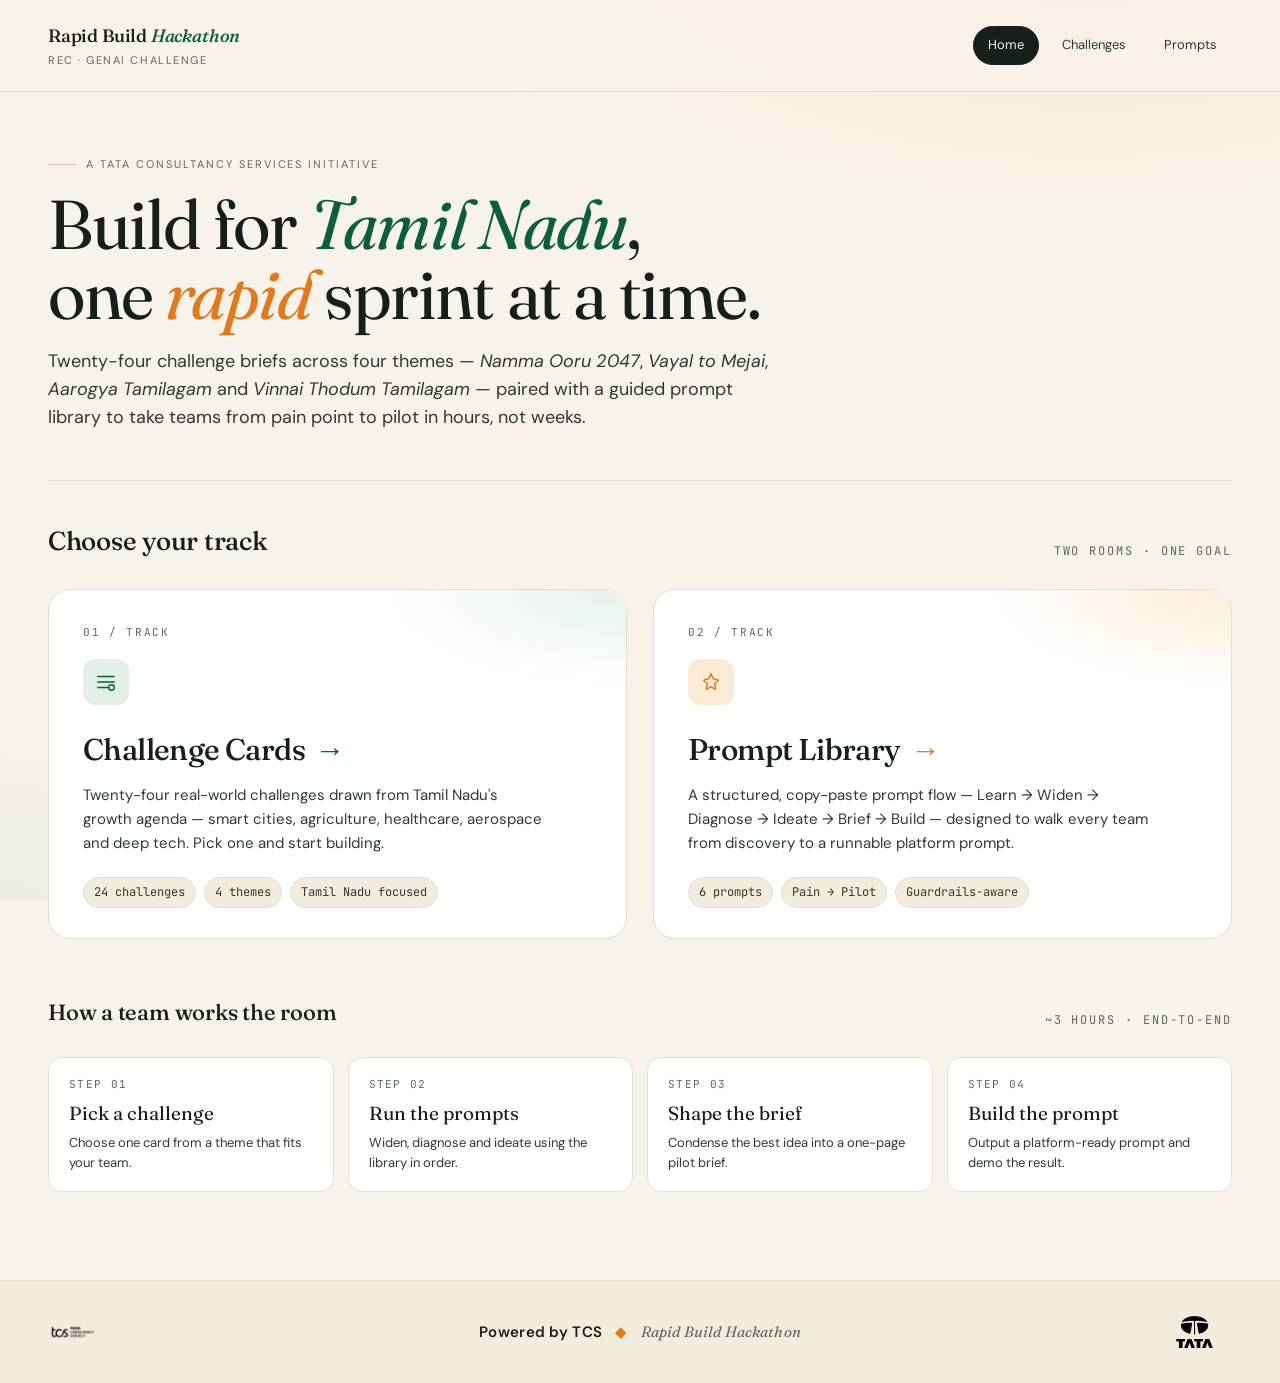
==== index.html @ cb7786ad "REC GenAI Hackathon site — challenges, prompts, and landing page Frontend-only site for the REC Rapi" ====
<!doctype html>
<html lang="en">
<head>
  <meta charset="utf-8" />
  <meta name="viewport" content="width=device-width, initial-scale=1" />
  <title>Rapid Build Hackathon · REC GenAI Challenge</title>
  <meta name="description" content="Rapid Build Hackathon — REC GenAI Challenge. Explore themed challenges and an AI prompt library for the pain-to-pilot journey." />
  <link rel="preconnect" href="https://fonts.googleapis.com">
  <link rel="preconnect" href="https://fonts.gstatic.com" crossorigin>
  <link rel="stylesheet" href="styles.css" />
</head>
<body>
  <header class="topbar">
    <a href="index.html" class="brand" aria-label="Rapid Build Hackathon home">

      <span>
        <div class="brand-title">Rapid Build <em>Hackathon</em></div>
        <div class="brand-tag">REC · GenAI Challenge</div>
      </span>
    </a>
    <nav class="nav-links" aria-label="Primary">
      <a class="nav-link is-active" href="index.html">Home</a>
      <a class="nav-link" href="challenges.html">Challenges</a>
      <a class="nav-link" href="prompts.html">Prompts</a>
    </nav>
  </header>

  <main>
    <section class="rise d1">
      <div class="page-kicker">A Tata Consultancy Services initiative</div>
      <h1 class="page-title">Build for <em>Tamil Nadu</em>, <br/>one <span class="sa">rapid</span> sprint at a time.</h1>
      <p class="page-lead">Twenty-four challenge briefs across four themes &mdash; <em>Namma&nbsp;Ooru&nbsp;2047</em>, <em>Vayal&nbsp;to&nbsp;Mejai</em>, <em>Aarogya&nbsp;Tamilagam</em> and <em>Vinnai&nbsp;Thodum&nbsp;Tamilagam</em> &mdash; paired with a guided prompt library to take teams from pain&nbsp;point to pilot in hours, not weeks.</p>
    </section>

    <div class="rule"></div>

    <section class="rise d2">
      <div class="track-intro">
        <h2>Choose your track</h2>
        <span class="meta">Two rooms · One goal</span>
      </div>

      <div class="tracks">
        <a class="track-card" href="challenges.html" data-accent="emerald">
          <div class="track-num">01 / TRACK</div>
          <div class="track-icon" aria-hidden="true">
            <svg viewBox="0 0 24 24" fill="none" stroke="currentColor" stroke-width="1.6" stroke-linecap="round" stroke-linejoin="round">
              <path d="M3 6h18M3 12h18M3 18h12"/>
              <circle cx="18" cy="18" r="3"/>
            </svg>
          </div>
          <h3>Challenge Cards <span class="arrow">&rarr;</span></h3>
          <p>Twenty-four real-world challenges drawn from Tamil Nadu's growth agenda &mdash; smart cities, agriculture, healthcare, aerospace and deep tech. Pick one and start building.</p>
          <div class="chips">
            <span class="chip">24 challenges</span>
            <span class="chip">4 themes</span>
            <span class="chip">Tamil Nadu focused</span>
          </div>
        </a>

        <a class="track-card" href="prompts.html" data-accent="saffron">
          <div class="track-num">02 / TRACK</div>
          <div class="track-icon" aria-hidden="true">
            <svg viewBox="0 0 24 24" fill="none" stroke="currentColor" stroke-width="1.6" stroke-linecap="round" stroke-linejoin="round">
              <path d="M12 3l2.5 5.5L20 10l-4 4 1 6-5-3-5 3 1-6-4-4 5.5-1.5z"/>
            </svg>
          </div>
          <h3>Prompt Library <span class="arrow">&rarr;</span></h3>
          <p>A structured, copy-paste prompt flow &mdash; Learn &rarr; Widen &rarr; Diagnose &rarr; Ideate &rarr; Brief &rarr; Build &mdash; designed to walk every team from discovery to a runnable platform prompt.</p>
          <div class="chips">
            <span class="chip">6 prompts</span>
            <span class="chip">Pain &rarr; Pilot</span>
            <span class="chip">Guardrails-aware</span>
          </div>
        </a>
      </div>
    </section>

    <section class="rise d3" style="margin-top:56px;">
      <div class="track-intro">
        <h2 style="font-size:22px;">How a team works the room</h2>
        <span class="meta">~3 hours · end-to-end</span>
      </div>
      <ol style="list-style:none; padding:0; margin:0; display:grid; grid-template-columns:repeat(auto-fit,minmax(180px,1fr)); gap:14px;">
        <li style="background:var(--surface); border:1px solid var(--line); border-radius:14px; padding:18px 20px;">
          <div style="font-family:var(--font-mono); font-size:11px; color:var(--muted); letter-spacing:.12em;">STEP 01</div>
          <div style="font-family:var(--font-display); font-size:19px; margin-top:6px;">Pick a challenge</div>
          <div style="font-size:13px; color:var(--ink-soft); margin-top:4px;">Choose one card from a theme that fits your team.</div>
        </li>
        <li style="background:var(--surface); border:1px solid var(--line); border-radius:14px; padding:18px 20px;">
          <div style="font-family:var(--font-mono); font-size:11px; color:var(--muted); letter-spacing:.12em;">STEP 02</div>
          <div style="font-family:var(--font-display); font-size:19px; margin-top:6px;">Run the prompts</div>
          <div style="font-size:13px; color:var(--ink-soft); margin-top:4px;">Widen, diagnose and ideate using the library in order.</div>
        </li>
        <li style="background:var(--surface); border:1px solid var(--line); border-radius:14px; padding:18px 20px;">
          <div style="font-family:var(--font-mono); font-size:11px; color:var(--muted); letter-spacing:.12em;">STEP 03</div>
          <div style="font-family:var(--font-display); font-size:19px; margin-top:6px;">Shape the brief</div>
          <div style="font-size:13px; color:var(--ink-soft); margin-top:4px;">Condense the best idea into a one-page pilot brief.</div>
        </li>
        <li style="background:var(--surface); border:1px solid var(--line); border-radius:14px; padding:18px 20px;">
          <div style="font-family:var(--font-mono); font-size:11px; color:var(--muted); letter-spacing:.12em;">STEP 04</div>
          <div style="font-family:var(--font-display); font-size:19px; margin-top:6px;">Build the prompt</div>
          <div style="font-size:13px; color:var(--ink-soft); margin-top:4px;">Output a platform-ready prompt and demo the result.</div>
        </li>
      </ol>
    </section>
  </main>

  <footer class="site-footer">
    <div class="footer-inner">
      <div class="footer-logo left">
        <img src="logos/tcs-logo.png" alt="Tata Consultancy Services" />
      </div>
      <div class="footer-center">
        <strong>Powered by TCS</strong>
        <span class="dot">&#9670;</span>
        <span>Rapid Build Hackathon</span>
      </div>
      <div class="footer-logo right">
        <img src="logos/tata-logo.png" alt="Tata Group" />
      </div>
    </div>
  </footer>
</body>
</html>
---- styles.css ----
/* ============================================================
   Rapid Build Hackathon — REC GenAI Challenge
   Theme: refined editorial w/ Tamil Nadu palette
   ============================================================ */

@import url('https://fonts.googleapis.com/css2?family=Fraunces:opsz,wght@9..144,300;9..144,400;9..144,500;9..144,600;9..144,700&family=DM+Sans:opsz,wght@9..40,300;9..40,400;9..40,500;9..40,600;9..40,700&family=JetBrains+Mono:wght@400;500&display=swap');

:root {
  --ink: #16201B;
  --ink-soft: #2E3A33;
  --muted: #5C6A61;
  --line: #E3DED2;
  --line-strong: #CFC8B7;

  --paper: #F7F3EA;
  --paper-2: #F1ECDE;
  --surface: #FFFFFF;

  --emerald: #0E5E3E;
  --emerald-soft: #E3F0E7;
  --emerald-ink: #07442A;

  --saffron: #E07A1F;
  --saffron-soft: #FCEBD4;
  --saffron-ink: #8A3F00;

  --indigo: #1E3A5F;
  --indigo-soft: #E5EBF3;
  --indigo-ink: #122640;

  --violet: #5B21B6;
  --violet-soft: #EDE9FE;
  --violet-ink: #3B0764;

  --radius-s: 8px;
  --radius-m: 14px;
  --radius-l: 22px;

  --shadow-soft: 0 1px 0 rgba(22,32,27,0.04), 0 10px 30px -18px rgba(22,32,27,0.18);
  --shadow-card: 0 1px 0 rgba(22,32,27,0.04), 0 20px 50px -28px rgba(22,32,27,0.25);

  --font-display: 'Fraunces', ui-serif, Georgia, serif;
  --font-body: 'DM Sans', ui-sans-serif, system-ui, sans-serif;
  --font-mono: 'JetBrains Mono', ui-monospace, monospace;
}

* { box-sizing: border-box; }
html, body { margin: 0; padding: 0; }

body {
  font-family: var(--font-body);
  color: var(--ink);
  background: var(--paper);
  -webkit-font-smoothing: antialiased;
  font-size: 16px;
  line-height: 1.55;
  min-height: 100vh;
  display: flex;
  flex-direction: column;

  background-image:
    radial-gradient(1200px 600px at 85% -10%, rgba(224,122,31,0.08), transparent 60%),
    radial-gradient(1000px 500px at -10% 110%, rgba(14,94,62,0.07), transparent 60%);
  background-attachment: fixed;
}

/* ---------- Navigation / top bar ---------- */
.topbar {
  padding: 22px 48px;
  display: flex;
  align-items: center;
  justify-content: space-between;
  border-bottom: 1px solid var(--line);
  background: rgba(247,243,234,0.7);
  backdrop-filter: saturate(1.1) blur(8px);
  position: sticky;
  top: 0;
  z-index: 40;
}

.brand {
  display: flex;
  align-items: center;
  gap: 14px;
  text-decoration: none;
  color: var(--ink);
}

.brand-mark {
  width: 34px; height: 34px; border-radius: 10px;
  background: linear-gradient(135deg, var(--emerald) 0%, var(--emerald-ink) 100%);
  display: grid; place-items: center;
  color: #fff; font-family: var(--font-display); font-weight: 600;
  box-shadow: inset 0 0 0 1px rgba(255,255,255,0.15), 0 6px 16px -8px rgba(14,94,62,0.6);
}
.brand-mark::before {
  content: '';
  width: 14px; height: 14px;
  background:
    linear-gradient(var(--saffron), var(--saffron)) center/2px 14px no-repeat,
    linear-gradient(var(--saffron), var(--saffron)) center/14px 2px no-repeat;
  transform: rotate(45deg);
  opacity: 0.95;
}

.brand-title {
  font-family: var(--font-display);
  font-weight: 500;
  font-size: 18px;
  letter-spacing: -0.01em;
}
.brand-title em {
  font-style: italic;
  color: var(--emerald);
  font-weight: 500;
}
.brand-tag {
  font-size: 11px;
  text-transform: uppercase;
  letter-spacing: 0.14em;
  color: var(--muted);
  margin-top: 2px;
}

.nav-links {
  display: flex;
  gap: 8px;
  align-items: center;
}
.nav-link {
  font-size: 13px;
  text-decoration: none;
  color: var(--ink-soft);
  padding: 8px 14px;
  border-radius: 999px;
  border: 1px solid transparent;
  transition: all 0.2s ease;
}
.nav-link:hover { border-color: var(--line-strong); background: var(--surface); }
.nav-link.is-active {
  background: var(--ink);
  color: var(--paper);
  border-color: var(--ink);
}

/* ---------- Generic layout ---------- */
main {
  flex: 1;
  padding: 56px 48px 88px;
  max-width: 1280px;
  width: 100%;
  margin: 0 auto;
}

.page-kicker {
  display: inline-flex;
  gap: 10px;
  align-items: center;
  font-size: 11px;
  text-transform: uppercase;
  letter-spacing: 0.18em;
  color: var(--muted);
  margin-bottom: 16px;
}
.page-kicker::before {
  content: '';
  width: 28px; height: 1px; background: var(--line-strong);
}

.page-title {
  font-family: var(--font-display);
  font-weight: 400;
  font-size: clamp(42px, 5.4vw, 72px);
  line-height: 1.02;
  letter-spacing: -0.02em;
  margin: 0 0 12px;
}
.page-title em {
  font-style: italic;
  color: var(--emerald);
  font-weight: 400;
}
.page-title .sa {
  color: var(--saffron);
  font-style: italic;
}

.page-lead {
  font-size: 18px;
  color: var(--ink-soft);
  max-width: 720px;
  line-height: 1.55;
}

.rule {
  height: 1px;
  background: var(--line);
  margin: 48px 0 40px;
}

/* ---------- Landing / track cards ---------- */
.track-intro {
  display: flex;
  justify-content: space-between;
  align-items: flex-end;
  flex-wrap: wrap;
  gap: 18px;
  margin-bottom: 28px;
}
.track-intro h2 {
  font-family: var(--font-display);
  font-weight: 500;
  font-size: 26px;
  letter-spacing: -0.01em;
  margin: 0;
}
.track-intro .meta {
  font-size: 12px;
  text-transform: uppercase;
  letter-spacing: 0.16em;
  color: var(--muted);
  font-family: var(--font-mono);
}

.tracks {
  display: grid;
  grid-template-columns: repeat(2, 1fr);
  gap: 26px;
}

.track-card {
  position: relative;
  background: var(--surface);
  border: 1px solid var(--line);
  border-radius: var(--radius-l);
  padding: 34px 34px 30px;
  text-decoration: none;
  color: inherit;
  transition: transform 0.35s cubic-bezier(.2,.8,.2,1), box-shadow 0.35s ease, border-color 0.2s;
  overflow: hidden;
  display: flex;
  flex-direction: column;
  min-height: 320px;
}
.track-card::after {
  content: '';
  position: absolute;
  inset: 0;
  border-radius: inherit;
  pointer-events: none;
  background:
    radial-gradient(400px 160px at 100% 0%, var(--accent-soft, transparent), transparent 60%);
  opacity: 0.9;
}
.track-card:hover {
  transform: translateY(-4px);
  box-shadow: var(--shadow-card);
  border-color: var(--line-strong);
}

.track-card[data-accent="emerald"] { --accent: var(--emerald); --accent-soft: var(--emerald-soft); }
.track-card[data-accent="saffron"] { --accent: var(--saffron); --accent-soft: var(--saffron-soft); }

.track-num {
  font-family: var(--font-mono);
  font-size: 11px;
  color: var(--muted);
  letter-spacing: 0.15em;
}
.track-icon {
  width: 46px; height: 46px;
  border-radius: 12px;
  background: var(--accent-soft);
  color: var(--accent);
  display: grid; place-items: center;
  margin: 18px 0 22px;
  position: relative;
  z-index: 1;
}
.track-icon svg { width: 22px; height: 22px; }

.track-card h3 {
  font-family: var(--font-display);
  font-size: 30px;
  font-weight: 500;
  letter-spacing: -0.02em;
  margin: 0 0 10px;
  display: flex;
  align-items: center;
  gap: 10px;
  position: relative;
  z-index: 1;
}
.track-card h3 .arrow {
  transition: transform 0.3s ease;
  color: var(--accent);
}
.track-card:hover h3 .arrow { transform: translateX(6px); }

.track-card p {
  color: var(--ink-soft);
  font-size: 15px;
  line-height: 1.6;
  margin: 0 0 22px;
  max-width: 46ch;
  position: relative; z-index: 1;
}

.chips { display: flex; flex-wrap: wrap; gap: 8px; margin-top: auto; position: relative; z-index: 1; }
.chip {
  font-size: 12px;
  font-family: var(--font-mono);
  padding: 5px 10px;
  border-radius: 999px;
  background: var(--paper-2);
  border: 1px solid var(--line);
  color: var(--ink-soft);
}

/* ---------- Theme sections on challenges page ---------- */
.theme {
  margin-bottom: 56px;
}
.theme-head {
  display: flex;
  align-items: baseline;
  justify-content: space-between;
  gap: 16px;
  margin-bottom: 22px;
  padding-bottom: 14px;
  border-bottom: 1px dashed var(--line-strong);
}
.theme-title {
  font-family: var(--font-display);
  font-weight: 500;
  font-size: 30px;
  letter-spacing: -0.01em;
  margin: 0;
  display: flex;
  align-items: baseline;
  gap: 12px;
}
.theme-title .pill {
  font-family: var(--font-mono);
  font-size: 11px;
  font-weight: 500;
  letter-spacing: 0.12em;
  text-transform: uppercase;
  padding: 4px 9px;
  border-radius: 999px;
  background: var(--accent-soft, var(--emerald-soft));
  color: var(--accent, var(--emerald-ink));
  border: 1px solid transparent;
  position: relative;
  top: -4px;
}
.theme-meaning {
  font-family: var(--font-display);
  font-style: italic;
  color: var(--muted);
  font-size: 16px;
}

.theme[data-accent="emerald"] { --accent: var(--emerald-ink); --accent-soft: var(--emerald-soft); }
.theme[data-accent="saffron"] { --accent: var(--saffron-ink); --accent-soft: var(--saffron-soft); }
.theme[data-accent="indigo"]  { --accent: var(--indigo-ink); --accent-soft: var(--indigo-soft); }
.theme[data-accent="violet"]  { --accent: var(--violet-ink); --accent-soft: var(--violet-soft); }

.challenge-grid {
  display: grid;
  grid-template-columns: repeat(3, 1fr);
  gap: 22px;
  align-items: start;
}

/* ---------- Challenge card (collapsible <details>) ---------- */
.challenge-card {
  background: var(--surface);
  border: 1px solid var(--line);
  border-radius: var(--radius-m);
  transition: box-shadow 0.25s ease, border-color 0.2s;
  position: relative;
  overflow: hidden;
}
.challenge-card::before {
  content: '';
  position: absolute;
  left: 0; top: 0; bottom: 0;
  width: 3px;
  background: var(--accent, var(--emerald));
  opacity: 0.85;
  z-index: 1;
}
.challenge-card:hover {
  box-shadow: var(--shadow-soft);
  border-color: var(--line-strong);
}
.challenge-card[open] {
  box-shadow: var(--shadow-soft);
  border-color: var(--line-strong);
}

.challenge-card > summary {
  list-style: none;
  cursor: pointer;
  padding: 22px 24px 20px;
  min-height: 90px;
  display: flex;
  flex-direction: column;
  justify-content: center;
  gap: 12px;
  transition: background 0.2s ease;
  user-select: none;
}
.challenge-card > summary::-webkit-details-marker { display: none; }
.challenge-card > summary::marker { content: ''; }
.challenge-card > summary:hover { background: rgba(14,94,62,0.025); }
.challenge-card > summary:focus-visible {
  outline: 2px solid var(--emerald);
  outline-offset: -2px;
  border-radius: var(--radius-m);
}

.summary-row {
  display: flex;
  align-items: flex-start;
  justify-content: space-between;
  gap: 14px;
}

.chevron {
  flex-shrink: 0;
  width: 30px;
  height: 30px;
  border-radius: 999px;
  background: var(--paper-2);
  border: 1px solid var(--line);
  color: var(--ink-soft);
  display: grid;
  place-items: center;
  transition: transform 0.3s cubic-bezier(.2,.8,.2,1), background 0.2s, color 0.2s;
  margin-top: 2px;
}
.chevron svg { width: 14px; height: 14px; }
.challenge-card[open] .chevron {
  transform: rotate(180deg);
  background: var(--accent, var(--emerald));
  color: #fff;
  border-color: var(--accent, var(--emerald));
}

.challenge-body {
  padding: 0 24px 22px;
  display: flex;
  flex-direction: column;
  gap: 14px;
  animation: card-reveal 0.35s cubic-bezier(.2,.8,.2,1);
}
@keyframes card-reveal {
  from { opacity: 0; transform: translateY(-6px); }
  to   { opacity: 1; transform: translateY(0); }
}

.challenge-top {
  display: flex;
  align-items: center;
  justify-content: flex-end;
  gap: 10px;
  font-family: var(--font-mono);
  font-size: 11px;
  letter-spacing: 0.1em;
  color: var(--muted);
}

.difficulty {
  font-family: var(--font-mono);
  font-size: 10px;
  text-transform: uppercase;
  letter-spacing: 0.14em;
  padding: 3px 8px;
  border-radius: 999px;
  background: var(--paper-2);
  border: 1px solid var(--line);
}
.difficulty.medium { color: var(--indigo); background: var(--indigo-soft); border-color: transparent; }
.difficulty.hard { color: #9A2A2A; background: #FAE1DF; border-color: transparent; }

.challenge-title {
  font-family: var(--font-display);
  font-weight: 500;
  font-size: 21px;
  line-height: 1.25;
  letter-spacing: -0.01em;
  margin: 0;
  color: var(--ink);
  flex: 1;
}
.challenge-desc {
  font-size: 14.5px;
  line-height: 1.6;
  color: var(--ink-soft);
  margin: 0;
}
.challenge-context {
  font-size: 12.5px;
  line-height: 1.55;
  color: var(--muted);
  padding-top: 12px;
  margin: 0;
  border-top: 1px dashed var(--line);
  font-style: italic;
}

.card-cta {
  align-self: flex-start;
  display: inline-flex;
  align-items: center;
  gap: 8px;
  margin-top: 4px;
  padding: 10px 16px;
  border-radius: 999px;
  background: var(--ink);
  color: var(--paper);
  font-size: 13px;
  font-weight: 500;
  letter-spacing: 0.01em;
  text-decoration: none;
  border: 1px solid var(--ink);
  transition: background 0.2s, border-color 0.2s, transform 0.2s, color 0.2s;
}
.card-cta svg {
  width: 14px;
  height: 14px;
  transition: transform 0.25s ease;
}
.card-cta:hover {
  background: var(--emerald);
  border-color: var(--emerald);
  transform: translateY(-1px);
}
.card-cta:hover svg { transform: translateX(3px); }

/* ---------- Selected challenge banner (prompts page) ---------- */
.selected-banner {
  margin-top: 28px;
  display: flex;
  align-items: center;
  gap: 18px;
  padding: 14px 20px;
  background: var(--emerald-soft);
  border: 1px solid rgba(14,94,62,0.25);
  border-radius: var(--radius-m);
  flex-wrap: wrap;
}
.sb-label {
  font-family: var(--font-mono);
  font-size: 11px;
  letter-spacing: 0.14em;
  text-transform: uppercase;
  color: var(--emerald-ink);
}
.sb-main {
  display: flex;
  align-items: baseline;
  gap: 12px;
  flex: 1;
  min-width: 0;
}
.sb-title {
  font-family: var(--font-display);
  font-size: 19px;
  letter-spacing: -0.01em;
  color: var(--ink);
  font-weight: 500;
}
.sb-change {
  font-size: 13px;
  color: var(--emerald-ink);
  text-decoration: none;
  border-bottom: 1px dashed rgba(14,94,62,0.5);
  padding-bottom: 1px;
}
.sb-change:hover { border-bottom-style: solid; }

/* ---------- LLM quick-launch bar ---------- */
.llm-bar {
  margin-top: 28px;
  display: flex;
  align-items: center;
  gap: 18px;
  padding: 16px 22px;
  background: var(--surface);
  border: 1px solid var(--line);
  border-radius: var(--radius-m);
  flex-wrap: wrap;
}
.llm-bar-label {
  font-family: var(--font-mono);
  font-size: 11px;
  letter-spacing: 0.12em;
  text-transform: uppercase;
  color: var(--muted);
}
.llm-buttons {
  display: flex;
  gap: 10px;
  flex-wrap: wrap;
  margin-left: auto;
}
.llm-btn {
  display: inline-flex;
  align-items: center;
  gap: 8px;
  padding: 9px 18px;
  border-radius: 999px;
  border: 1px solid var(--line-strong);
  background: var(--paper-2);
  color: var(--ink);
  font-family: var(--font-body);
  font-size: 13px;
  font-weight: 500;
  text-decoration: none;
  transition: all 0.2s ease;
}
.llm-btn:hover {
  border-color: var(--emerald);
  background: var(--emerald-soft);
  color: var(--emerald-ink);
  transform: translateY(-1px);
  box-shadow: var(--shadow-soft);
}
.llm-logo {
  width: 20px;
  height: 20px;
  flex-shrink: 0;
}

.prompt-text mark.token {
  background: var(--saffron-soft);
  color: var(--saffron-ink);
  padding: 1px 6px;
  border-radius: 4px;
  font-weight: 600;
  font-family: inherit;
}

/* ---------- Prompts page ---------- */
.prompt-intro {
  display: grid;
  grid-template-columns: 1.2fr 1fr;
  gap: 40px;
  align-items: start;
  margin-bottom: 48px;
}
.prompt-flow {
  background: var(--surface);
  border: 1px solid var(--line);
  border-radius: var(--radius-m);
  padding: 24px;
}
.prompt-flow h4 {
  margin: 0 0 16px;
  font-family: var(--font-mono);
  font-size: 11px;
  letter-spacing: 0.14em;
  text-transform: uppercase;
  color: var(--muted);
}
.flow-step {
  display: flex;
  align-items: center;
  gap: 12px;
  padding: 8px 0;
  font-size: 14px;
  color: var(--ink-soft);
  border-top: 1px dashed var(--line);
}
.flow-step:first-of-type { border-top: 0; }
.flow-step .n {
  font-family: var(--font-mono);
  font-size: 11px;
  color: var(--muted);
  width: 22px;
}
.flow-step .name {
  font-family: var(--font-display);
  font-weight: 500;
  color: var(--ink);
  font-size: 16px;
  letter-spacing: -0.005em;
}
.flow-step .arrow-small {
  margin-left: auto;
  opacity: 0.5;
  color: var(--emerald);
}

.prompt-list {
  display: flex;
  flex-direction: column;
  gap: 22px;
}

.prompt-card {
  display: grid;
  grid-template-columns: 200px 1fr;
  gap: 28px;
  background: var(--surface);
  border: 1px solid var(--line);
  border-radius: var(--radius-l);
  padding: 28px 32px;
  transition: border-color 0.2s, box-shadow 0.25s;
  position: relative;
}
.prompt-card:hover {
  border-color: var(--line-strong);
  box-shadow: var(--shadow-soft);
}

.prompt-head {
  display: flex;
  flex-direction: column;
  gap: 8px;
  border-right: 1px dashed var(--line);
  padding-right: 22px;
}
.prompt-step {
  font-family: var(--font-mono);
  font-size: 11px;
  color: var(--muted);
  letter-spacing: 0.14em;
}
.prompt-name {
  font-family: var(--font-display);
  font-weight: 500;
  font-size: 34px;
  letter-spacing: -0.02em;
  line-height: 0.98;
  color: var(--ink);
  margin: 0;
}
.prompt-name em { font-style: italic; color: var(--emerald); font-weight: 400; }
.prompt-subtitle {
  font-size: 13px;
  color: var(--muted);
  line-height: 1.5;
  margin-top: 4px;
}

.prompt-body {
  display: flex;
  flex-direction: column;
  gap: 14px;
}
.prompt-actions {
  display: flex;
  justify-content: space-between;
  align-items: center;
  gap: 10px;
}
.btn {
  border: 1px solid var(--ink);
  background: var(--ink);
  color: var(--paper);
  font-family: var(--font-body);
  font-weight: 500;
  font-size: 13px;
  padding: 9px 16px;
  border-radius: 999px;
  cursor: pointer;
  letter-spacing: 0.01em;
  transition: transform 0.2s ease, background 0.2s;
  display: inline-flex;
  align-items: center;
  gap: 8px;
}
.btn:hover { transform: translateY(-1px); background: var(--emerald); border-color: var(--emerald); }
.btn svg { width: 14px; height: 14px; }
.btn.is-copied { background: var(--emerald); border-color: var(--emerald); }

/* Platform selector buttons */
.platform-btn {
  font-family: var(--font-body);
  font-size: 13px;
  font-weight: 500;
  padding: 8px 16px;
  border-radius: 999px;
  border: 1px solid var(--line-strong);
  background: var(--surface);
  color: var(--ink-soft);
  cursor: pointer;
  transition: all 0.2s ease;
}
.platform-btn:hover {
  border-color: var(--emerald);
  color: var(--emerald);
  background: var(--emerald-soft);
}
.platform-btn.is-selected {
  background: var(--emerald);
  color: #fff;
  border-color: var(--emerald);
}

.prompt-tags {
  display: flex;
  gap: 8px;
  flex-wrap: wrap;
}
.tag {
  font-family: var(--font-mono);
  font-size: 11px;
  color: var(--ink-soft);
  background: var(--paper-2);
  border: 1px solid var(--line);
  padding: 3px 9px;
  border-radius: 999px;
}

.prompt-text {
  font-family: var(--font-mono);
  font-size: 13.5px;
  color: var(--ink);
  line-height: 1.65;
  background: var(--paper);
  border: 1px solid var(--line);
  border-radius: var(--radius-s);
  padding: 18px 20px;
  white-space: pre-wrap;
  word-wrap: break-word;
}
.prompt-text strong {
  color: var(--emerald-ink);
  font-weight: 600;
}

/* ---------- Footer ---------- */
.site-footer {
  margin-top: auto;
  border-top: 1px solid var(--line);
  background: var(--paper-2);
  padding: 26px 48px;
}
.footer-inner {
  display: grid;
  grid-template-columns: 1fr auto 1fr;
  align-items: center;
  gap: 20px;
  max-width: 1280px;
  margin: 0 auto;
}

.footer-logo {
  display: flex;
  align-items: center;
}
.footer-logo.left { justify-content: flex-start; }
.footer-logo.right { justify-content: flex-end; }
.footer-logo img {
  max-height: 42px;
  width: auto;
  display: block;
}
.footer-logo.left img {
  max-height: 50px;
  mix-blend-mode: multiply;
}
.footer-logo.right img {
  filter: brightness(0);
}

.footer-center {
  text-align: center;
  font-family: var(--font-display);
  font-style: italic;
  font-weight: 400;
  font-size: 15px;
  color: var(--muted);
  letter-spacing: 0.01em;
}
.footer-center .dot {
  color: var(--saffron);
  font-style: normal;
  margin: 0 10px;
}
.footer-center strong {
  font-style: normal;
  font-weight: 600;
  color: var(--ink);
  font-family: var(--font-body);
  letter-spacing: 0.02em;
}

/* ---------- Anim entry ---------- */
@keyframes rise {
  from { opacity: 0; transform: translateY(10px); }
  to { opacity: 1; transform: translateY(0); }
}
.rise { animation: rise 0.6s cubic-bezier(.2,.8,.2,1) both; }
.rise.d1 { animation-delay: 0.05s; }
.rise.d2 { animation-delay: 0.12s; }
.rise.d3 { animation-delay: 0.2s; }
.rise.d4 { animation-delay: 0.28s; }

/* ---------- Responsive ---------- */
@media (max-width: 960px) {
  main { padding: 40px 24px 72px; }
  .topbar { padding: 18px 24px; }
  .site-footer { padding: 22px 24px; }
  .tracks { grid-template-columns: 1fr; }
  .challenge-grid { grid-template-columns: 1fr; }
  .prompt-intro { grid-template-columns: 1fr; }
  .prompt-card { grid-template-columns: 1fr; }
  .prompt-head { border-right: 0; border-bottom: 1px dashed var(--line); padding-right: 0; padding-bottom: 14px; }
  .footer-inner { grid-template-columns: 1fr; text-align: center; }
  .footer-logo.left, .footer-logo.right { justify-content: center; }
}
@media (max-width: 600px) {
  .page-title { font-size: 40px; }
  .prompt-name { font-size: 28px; }
}
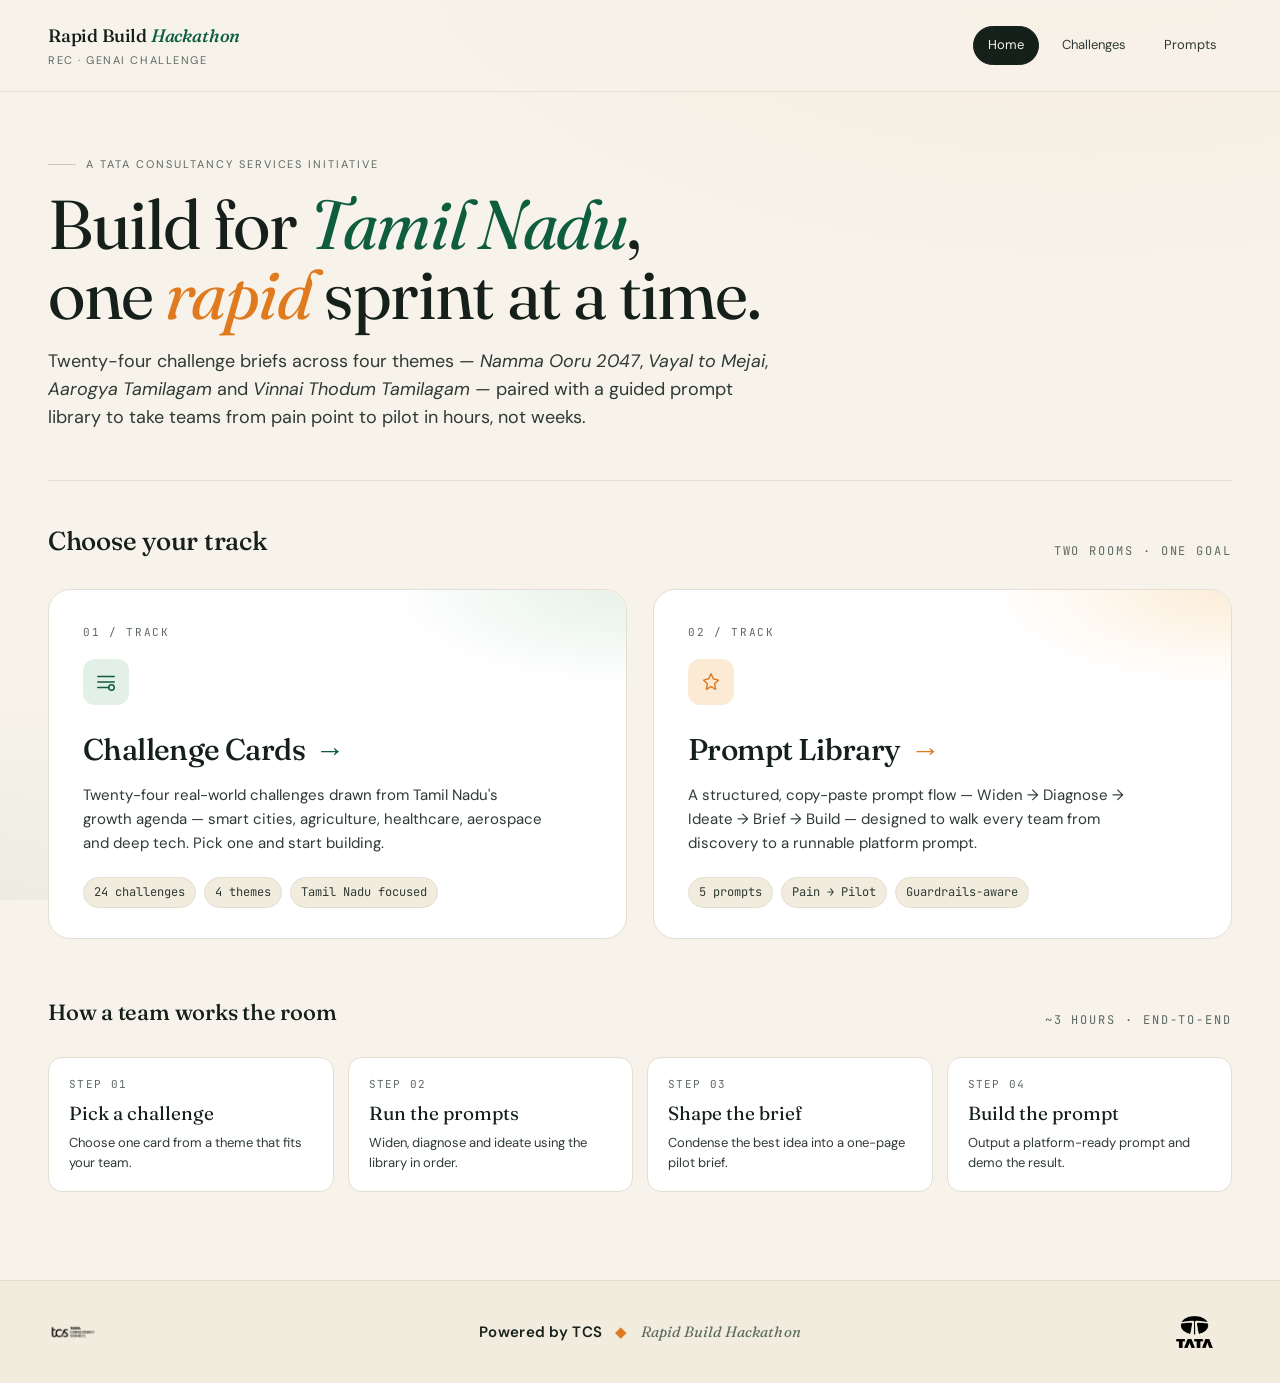
==== commit fe1d1e52: "Remove Learn step, fix footer logos, equal card heights, UI polish - Remove Learn prompt (Step 01), " ====
--- a/index.html
+++ b/index.html
@@ -66,9 +66,9 @@
             </svg>
           </div>
           <h3>Prompt Library <span class="arrow">&rarr;</span></h3>
-          <p>A structured, copy-paste prompt flow &mdash; Learn &rarr; Widen &rarr; Diagnose &rarr; Ideate &rarr; Brief &rarr; Build &mdash; designed to walk every team from discovery to a runnable platform prompt.</p>
+          <p>A structured, copy-paste prompt flow &mdash; Widen &rarr; Diagnose &rarr; Ideate &rarr; Brief &rarr; Build &mdash; designed to walk every team from discovery to a runnable platform prompt.</p>
           <div class="chips">
-            <span class="chip">6 prompts</span>
+            <span class="chip">5 prompts</span>
             <span class="chip">Pain &rarr; Pilot</span>
             <span class="chip">Guardrails-aware</span>
           </div>
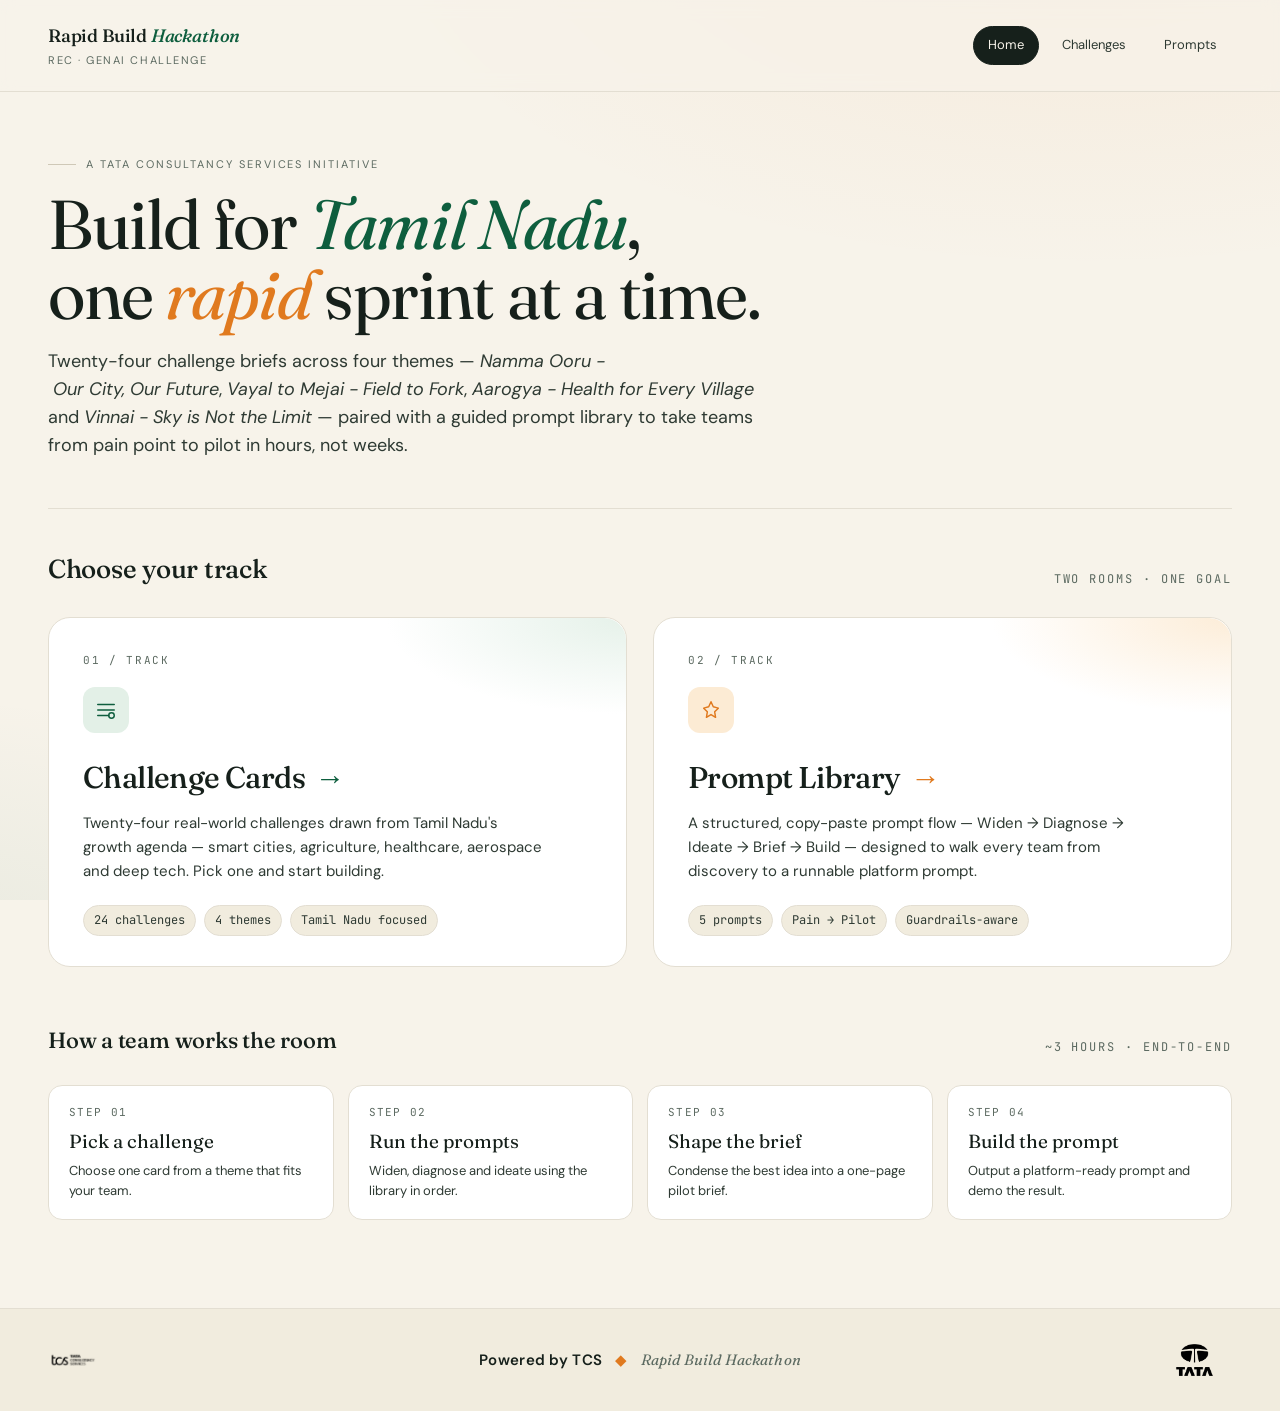
==== commit 8dc054d4: "Update theme names to full descriptive titles - Namma Ooru - Our City, Our Future - Vayal to Mejai -" ====
--- a/index.html
+++ b/index.html
@@ -29,7 +29,7 @@
     <section class="rise d1">
       <div class="page-kicker">A Tata Consultancy Services initiative</div>
       <h1 class="page-title">Build for <em>Tamil Nadu</em>, <br/>one <span class="sa">rapid</span> sprint at a time.</h1>
-      <p class="page-lead">Twenty-four challenge briefs across four themes &mdash; <em>Namma&nbsp;Ooru&nbsp;2047</em>, <em>Vayal&nbsp;to&nbsp;Mejai</em>, <em>Aarogya&nbsp;Tamilagam</em> and <em>Vinnai&nbsp;Thodum&nbsp;Tamilagam</em> &mdash; paired with a guided prompt library to take teams from pain&nbsp;point to pilot in hours, not weeks.</p>
+      <p class="page-lead">Twenty-four challenge briefs across four themes &mdash; <em>Namma&nbsp;Ooru&nbsp;-&nbsp;Our&nbsp;City,&nbsp;Our&nbsp;Future</em>, <em>Vayal&nbsp;to&nbsp;Mejai&nbsp;-&nbsp;Field&nbsp;to&nbsp;Fork</em>, <em>Aarogya&nbsp;-&nbsp;Health&nbsp;for&nbsp;Every&nbsp;Village</em> and <em>Vinnai&nbsp;-&nbsp;Sky&nbsp;is&nbsp;Not&nbsp;the&nbsp;Limit</em> &mdash; paired with a guided prompt library to take teams from pain&nbsp;point to pilot in hours, not weeks.</p>
     </section>
 
     <div class="rule"></div>
